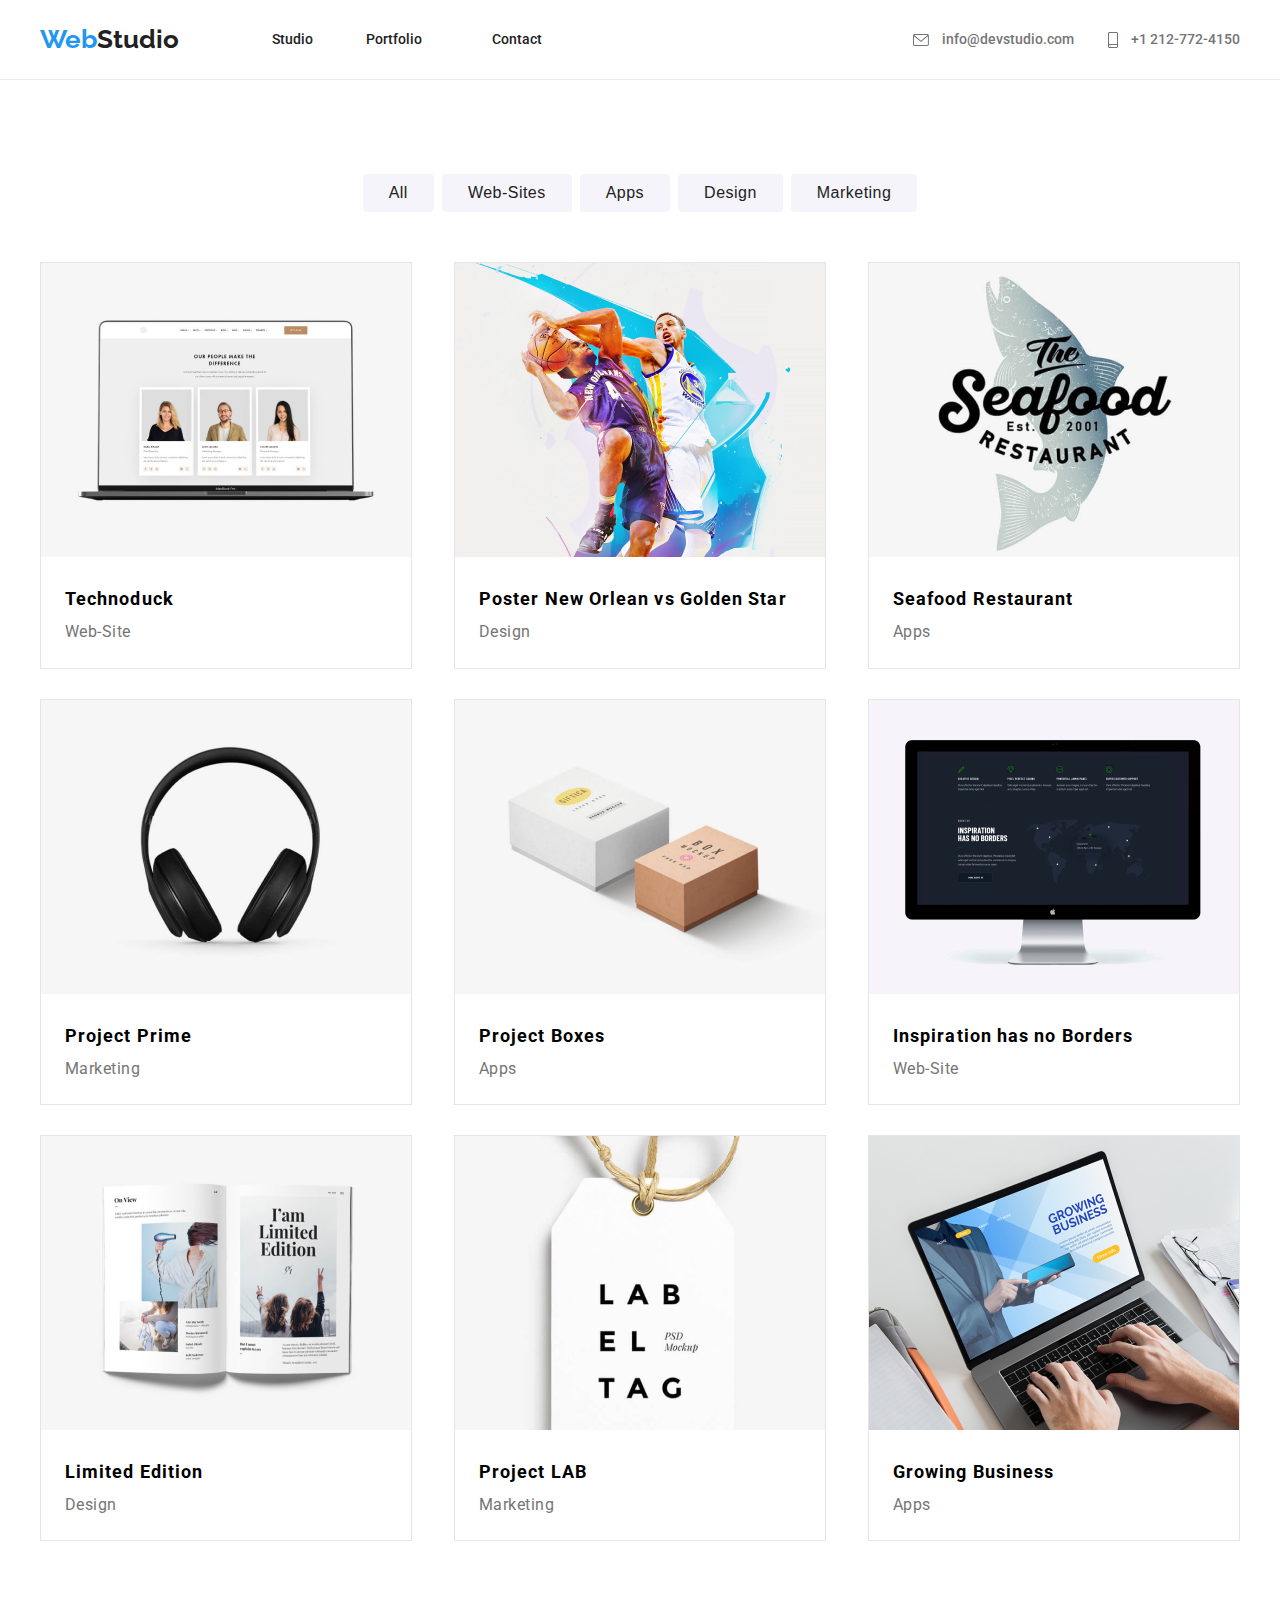
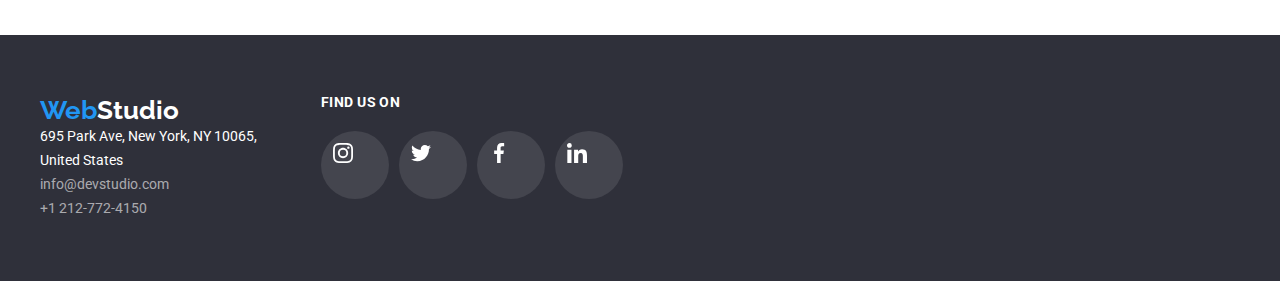
==== portfolio.html @ 20c1b90c "feat: init" ====
<!DOCTYPE html>
<html lang="en">
  <head>
    <meta charset="UTF-8" />
    <meta http-equiv="X-UA-Compatible" content="IE=edge" />
    <meta name="viewport" content="width=device-width, initial-scale=1.0" />
    <title>Web Studio</title>
    <link rel="preconnect" href="https://fonts.googleapis.com" />
    <link rel="preconnect" href="https://fonts.gstatic.com" crossorigin />
    <link
      href="https://fonts.googleapis.com/css2?family=Raleway:wght@700&family=Roboto:wght@400;500;700;900&display=swap"
      rel="stylesheet"
    />
    <link
      rel="stylesheet"
      href="https://cdnjs.cloudflare.com/ajax/libs/modern-normalize/1.1.0/modern-normalize.min.css"
      integrity="sha512-wpPYUAdjBVSE4KJnH1VR1HeZfpl1ub8YT/NKx4PuQ5NmX2tKuGu6U/JRp5y+Y8XG2tV+wKQpNHVUX03MfMFn9Q=="
      crossorigin="anonymous"
      referrerpolicy="no-referrer"
    />
    <link rel="stylesheet" href="css/styles.css" />
  </head>
  <body>
    <header class="header">
      <div class="container">
        <div class="header-box">
          <div class="logo-nav">
            <a class="logo" href="index.html"
              ><span class="logo-span">Web</span>Studio</a
            >
            <nav>
              <ul class="menu-nav list">
                <li class="nav-list-item"><a href="index.html">Studio</a></li>
                <li class="nav-list-item">
                  <a href="portfolio.html">Portfolio</a>
                </li>
                <li class="nav-list-item"><a href="">Contact</a></li>
              </ul>
            </nav>
          </div>
          <div class="header-contacts">
            <a class="header-mail" href="mailto:info@devstudio.com">
              <svg class="contact-icon" width="16" height="12">
                <use href="./images/icons.svg#icon-envelope"></use>
              </svg>
              info@devstudio.com</a
            >
            <a class="header-tel" href="tel:+12127724150">
              <svg class="contact-icon" width="10" height="16">
                <use href="./images/icons.svg#icon-smartphone"></use>
              </svg>
              +1 212-772-4150</a
            >
          </div>
        </div>
      </div>
    </header>
    <main>
      <section class="portfolio-box">
        <div class="container">
          <ul class="filters-list list">
            <li>
              <button type="button" class="filters-list-button buttons">
                all
              </button>
            </li>
            <li>
              <button type="button" class="filters-list-button buttons">
                web-sites
              </button>
            </li>
            <li>
              <button type="button" class="filters-list-button buttons">
                apps
              </button>
            </li>
            <li>
              <button type="button" class="filters-list-button buttons">
                design
              </button>
            </li>
            <li>
              <button type="button" class="filters-list-button buttons">
                marketing
              </button>
            </li>
          </ul>
          <ul class="project-list list">
            <li class="project-list-item">
              <img
                src="images/technoduck.jpg"
                alt="Technoduck"
                width="370"
                height="294"
              />
              <div class="project-list-item-description">
                <h3 class="project-list-item-name">technoduck</h3>
                <p class="project-list-item-category">web-site</p>
              </div>
            </li>
            <li class="project-list-item">
              <img
                src="images/poster.jpg"
                alt="Poster-New-Orlean-vs-Golden-Star"
                width="370"
                height="294"
              />
              <div class="project-list-item-description">
                <h3 class="project-list-item-name">
                  poster new orlean
                  <span class="project-list-item-span">vs</span> golden star
                </h3>
                <p class="project-list-item-category">design</p>
              </div>
            </li>
            <li class="project-list-item">
              <img
                src="images/seafod.jpg"
                alt="Seafood-Restaurant "
                width="370"
                height="294"
              />
              <div class="project-list-item-description">
                <h3 class="project-list-item-name">seafood restaurant</h3>
                <p class="project-list-item-category">apps</p>
              </div>
            </li>
            <li class="project-list-item">
              <img
                src="images/project-prime.jpg"
                alt="Project-Prime"
                width="370"
                height="294"
              />
              <div class="project-list-item-description">
                <h3 class="project-list-item-name">project prime</h3>
                <p class="project-list-item-category">marketing</p>
              </div>
            </li>
            <li class="project-list-item">
              <img
                src="images/project-boxes.jpg"
                alt="Project-Boxes"
                width="370"
                height="294"
              />
              <div class="project-list-item-description">
                <h3 class="project-list-item-name">project boxes</h3>
                <p class="project-list-item-category">apps</p>
              </div>
            </li>
            <li class="project-list-item">
              <img
                src="images/inspiration-has-no-borders.jpg"
                alt="Inspiration-has-no-Borders"
                width="370"
                height="294"
              />
              <div class="project-list-item-description">
                <h3 class="project-list-item-name">
                  inspiration
                  <span class="project-list-item-span">has no</span> borders
                </h3>
                <p class="project-list-item-category">web-site</p>
              </div>
            </li>
            <li class="project-list-item">
              <img
                src="images/limited-edition.jpg"
                alt="Limited-Edition"
                width="370"
                height="294"
              />
              <div class="project-list-item-description">
                <h3 class="project-list-item-name">limited edition</h3>
                <p class="project-list-item-category">design</p>
              </div>
            </li>
            <li class="project-list-item">
              <img
                src="images/project-lab.jpg"
                alt="Project-LAB"
                width="370"
                height="294"
              />
              <div class="project-list-item-description">
                <h3 class="project-list-item-name">
                  project <span class="project-list-item-span-caps">lab</span>
                </h3>
                <p class="project-list-item-category">marketing</p>
              </div>
            </li>
            <li class="project-list-item">
              <img
                src="images/growing-business.jpg"
                alt="Growing-Business"
                width="370"
                height="294"
              />
              <div class="project-list-item-description">
                <h3 class="project-list-item-name">growing business</h3>
                <p class="project-list-item-category">apps</p>
              </div>
            </li>
          </ul>
        </div>
      </section>
    </main>
    <footer class="footer">
      <div class="container footer-box">
        <div>
          <a class="footer-logo logo" href="index.html"
            ><span class="logo-span">Web</span>Studio</a
          >
          <address class="footer-address">
            695 Park Ave, New York, NY 10065, United States
            <a href="mailto:info@devstudio.com" class="footer-adddres-anchor"
              >info@devstudio.com</a
            >
            <a href="tel:+12127724150" class="footer-adddres-anchor"
              >+1 212-772-4150</a
            >
          </address>
        </div>
        <div class="footer-social-icons">
          <h3 class="footer-social-header">find us on</h3>
          <ul class="footer-icons-list list">
            <li class="footer-icons-list-item">
              <svg class="footer-social-icon" width="20" height="20">
                <use href="./images/icons.svg#icon-instagram"></use>
              </svg>
            </li>
            <li class="footer-icons-list-item">
              <svg class="footer-social-icon" width="20" height="20">
                <use href="./images/icons.svg#icon-twitter"></use>
              </svg>
            </li>
            <li class="footer-icons-list-item">
              <svg class="footer-social-icon" width="20" height="20">
                <use href="./images/icons.svg#icon-facebook"></use>
              </svg>
            </li>
            <li class="footer-icons-list-item">
              <svg class="footer-social-icon" width="20" height="20">
                <use href="./images/icons.svg#icon-linkedin"></use>
              </svg>
            </li>
          </ul>
        </div>
      </div>
    </footer>
  </body>
</html>
---- css/styles.css ----
* {
  padding: 0px;
  margin: 0px;
}
body {
  font-family: "Roboto", sans-serif;
}
:root {
  --background-color: #2f303a;
  --button-color: #2196f3;
  --main-text-color: #212121;
  --secondary-text-color: #757575;
  --button-text-color: #ffffff;
  --secondary-background: #f5f4fa;
  --project-item-border: #e5e5e5;
  --header-border: #ececec;
  --icon-def: #afb1b8;
}
svg {
  vertical-align: middle;
}
.container {
  width: 100%;
  max-width: 1200px;
  margin: 0 auto;
  padding: 0 15px;
}
.header {
  line-height: 1.17;
  border-bottom: 1px solid var(--header-border);
  padding-top: 24px;
  padding-bottom: 25px;
}
.header-box {
  display: flex;
  justify-content: space-between;
  align-items: center;
}
.logo-nav {
  display: flex;
  justify-content: space-between;
  gap: 93px;
  align-items: center;
}

.nav-list-item a {
  text-decoration: none;
  color: var(--main-text-color);
  font-size: 14px;
  font-weight: 500;
}
.nav-list-item:nth-child(2) {
  margin-right: 70px;
}
.nav-list-item:nth-child(1) {
  margin-right: 53px;
}
.nav-list-item:hover {
  color: var(--button-color);
}
.logo {
  text-decoration: none;
  color: var(--main-text-color);
  font-family: "Raleway";
  font-size: 26px;
  font-weight: 700;
}
.logo-span {
  color: var(--button-color);
}
.header-mail {
  text-decoration: none;
  color: var(--secondary-text-color);
  font-size: 14px;
  font-weight: 500;
  margin-right: 30px;
}
.header-mail:hover {
  color: var(--button-color);
  stroke: var(--button-color);
}
.header-tel {
  text-decoration: none;
  color: var(--secondary-text-color);
  font-size: 14px;
  font-weight: 500;
}
.header-tel:hover {
  color: var(--button-color);
  stroke: var(--button-color);
}
.contact-icon {
  margin-right: 10px;
}
.list {
  list-style-type: none;
  display: flex;
}
/*

main page styles

*/
.title {
  background: var(--background-color);
  padding: 200px 0;
  text-align: center;
  background-image: linear-gradient(to bottom, #00000040, #00000040),
    url(../images/title.jpg);
  background-size: 1600px auto;
  background-repeat: no-repeat;
  background-position: center;
}
.title-header {
  font-size: 44px;
  font-weight: 900;
  line-height: 1.36;
  letter-spacing: 0.06em;

  text-transform: uppercase;
  color: var(--button-text-color);
  margin-bottom: 30px;
  max-width: 58%;
  margin: 0 auto 30px;
}
.buttons {
  font-size: 16px;
  font-weight: 700;
  line-height: 1.88;
  letter-spacing: 0.06em;

  cursor: pointer;
  background-color: var(--button-color);
  color: var(--button-text-color);
  border: none;
  border-radius: 4px;
  padding: 10px 20px;
}
.benefits {
  text-align: left;
  padding: 94px 0;
}
.benefits-list {
  gap: 30px;
}

.benefits-list-item-name {
  font-weight: 700;
  font-size: 14px;
  line-height: 1.17;
  text-transform: uppercase;
  color: var(--main-text-color);
  margin-bottom: 10px;
}
.benefits-list-item-description {
  color: var(--secondary-text-color);
  font-size: 14px;
  line-height: 1.71;
}
.benefits-list-item {
  width: 270px;
}
.benefits-icons {
  background-color: var(--secondary-background);
  padding: 25px 100px;
  margin-bottom: 30px;
  border-radius: 4px;
}

.offers {
  text-align: center;
  padding-bottom: 86px;
}
.offers-header {
  font-size: 36px;
  font-weight: 700;
  line-height: 1.17;
  letter-spacing: 0.03em;
  margin-bottom: 50px;
}
.offers-list {
  justify-content: center;
  gap: 30px;
}
.team {
  background: var(--secondary-background);
  text-align: center;
  padding: 102px 0 86px;
}
.team-header {
  font-size: 36px;
  font-weight: 700;
  line-height: 1.17;
  letter-spacing: 0.03em;
  margin-bottom: 50px;
}
.team-list {
  justify-content: center;
  gap: 30px;
  flex-wrap: wrap;
}
.team-list-item {
  border-bottom-left-radius: 4px;
  border-bottom-right-radius: 4px;
  box-shadow: 0px 1px 3px 0px #0000001f;

  box-shadow: 0px 1px 1px 0px #00000024;

  box-shadow: 0px 2px 1px 0px #00000033;
}
.team-member-image {
  display: block;
}
.team-member {
  background-color: var(--button-text-color);
  text-align: center;
  padding: 30px 0px;

  border-bottom-left-radius: 4px;
  border-bottom-right-radius: 4px;
}
.team-member-name {
  font-size: 16px;
  font-weight: 500;
  line-height: 1.17;
  letter-spacing: 0.03em;

  color: var(--main-text-color);
  text-transform: capitalize;
  margin-bottom: 10px;
}
.team-member-job {
  font-size: 16px;
  font-weight: 400;
  line-height: 1.17;
  letter-spacing: 0.03em;

  color: var(--secondary-text-color);
  text-transform: capitalize;
  padding-bottom: 30px;
}
.team-icon-list {
  justify-content: center;
}
.team-social-icon {
  padding: 12px;
  fill: var(--icon-def);
}
.team-social-icon:hover,
.team-social-icon:focus {
  background-color: var(--button-color);
  stroke: var(--button-text-color);
  fill: var(--button-text-color);
  border-radius: 50%;
  width: 44px;
  height: 44px;
}
.customers {
  padding: 94px 0;
}
.customers-header {
  font-size: 36px;
  font-weight: 700;
  line-height: 1.17;
  letter-spacing: 0.03em;
  text-align: center;

  text-transform: capitalize;
  margin-bottom: 50px;
}
.customers-list {
  flex-wrap: wrap;
  gap: 26px;
}
.customers-list-item {
  padding: 16px 32px;
  border: 1px solid #afb1b8;
  border-radius: 4px;
}
.customers-list-item:hover,
.customers-list-item:focus {
  border-color: var(--button-color);
  cursor: pointer;
}
.customers-icon {
  fill: var(--icon-def);
}
.customers-icon:hover,
.customers-icon:focus {
  fill: var(--button-color);
}

/*

portfolio styles

*/
.portfolio-box {
  padding: 94px 0px;
  margin: 0 auto;
}
.filters-list {
  gap: 8px;
  justify-content: center;
  margin-bottom: 50px;
}
.filters-list-button {
  font-weight: 500;
  line-height: 1.63;
  letter-spacing: 0.03em;
  text-align: center;
  background-color: var(--secondary-background);
  color: var(--main-text-color);
  text-transform: capitalize;
  padding: 6px 26px;
}
.filters-list-button:hover,
.filters-list-button:focus {
  background-color: var(--button-color);
  color: var(--button-text-color);
  box-shadow: 0px 2px 2px 0px #0000001f;

  box-shadow: 0px 1px 2px 0px #00000014;

  box-shadow: 0px 3px 1px 0px #0000001a;
}
.project-list {
  display: flex;
  flex-wrap: wrap;
  justify-content: space-between;
  row-gap: 30px;
}
.project-list-item {
  border: 1px solid var(--project-item-border);
}
.project-list-item:hover,
.project-list-item:focus {
  cursor: pointer;

  box-shadow: 0px 4px 4px 0px #0000000f;

  box-shadow: 0px 1px 1px 0px #0000001f;

  box-shadow: 1px 4px 6px 0px #00000029;
}
.project-list-item-description {
  text-transform: capitalize;
  margin: 20px 24px;
}
.project-list-item-name {
  font-size: 18px;
  font-weight: 700;
  line-height: 2;
  letter-spacing: 0.06em;
}
.project-list-item-category {
  font-size: 16px;
  font-weight: 400;
  line-height: 1.88;
  letter-spacing: 0.03em;
  color: var(--secondary-text-color);
}
.project-list-item-span {
  text-transform: lowercase;
}
.project-list-item-span-caps {
  text-transform: uppercase;
}

/*

portfolio styles

*/

.footer {
  background-color: var(--background-color);
  line-height: 1.17;
  padding: 60px 0;
}
.footer-box {
  display: flex;
  gap: 50px;
}
.footer-logo {
  color: var(--button-text-color);
  margin: 0px;
}
.footer-address {
  font-style: normal;
  display: flex;
  flex-direction: column;
  color: var(--button-text-color);
  font-size: 14px;
  line-height: 1.71;
  max-width: 231px;
}
.footer-adddres-anchor {
  text-decoration: none;
  color: #ffffff99;
}
.footer-social-header {
  font-size: 14px;
  font-weight: 700;
  line-height: 1.14;
  letter-spacing: 0.03em;
  text-align: left;

  text-transform: uppercase;
  color: var(--button-text-color);
  margin-bottom: 20px;
}
.footer-icons-list {
  gap: 10px;
}
.footer-icons-list-item {
  width: 44px;
  height: 44px;
  padding: 12px;
  background: #ffffff1a;
  border-radius: 50%;
}
.footer-social-icon {
  fill: var(--button-text-color);
}
.footer-icons-list-item:hover,
.footer-icons-list-item:focus {
  cursor: pointer;
  background-color: var(--button-color);
}
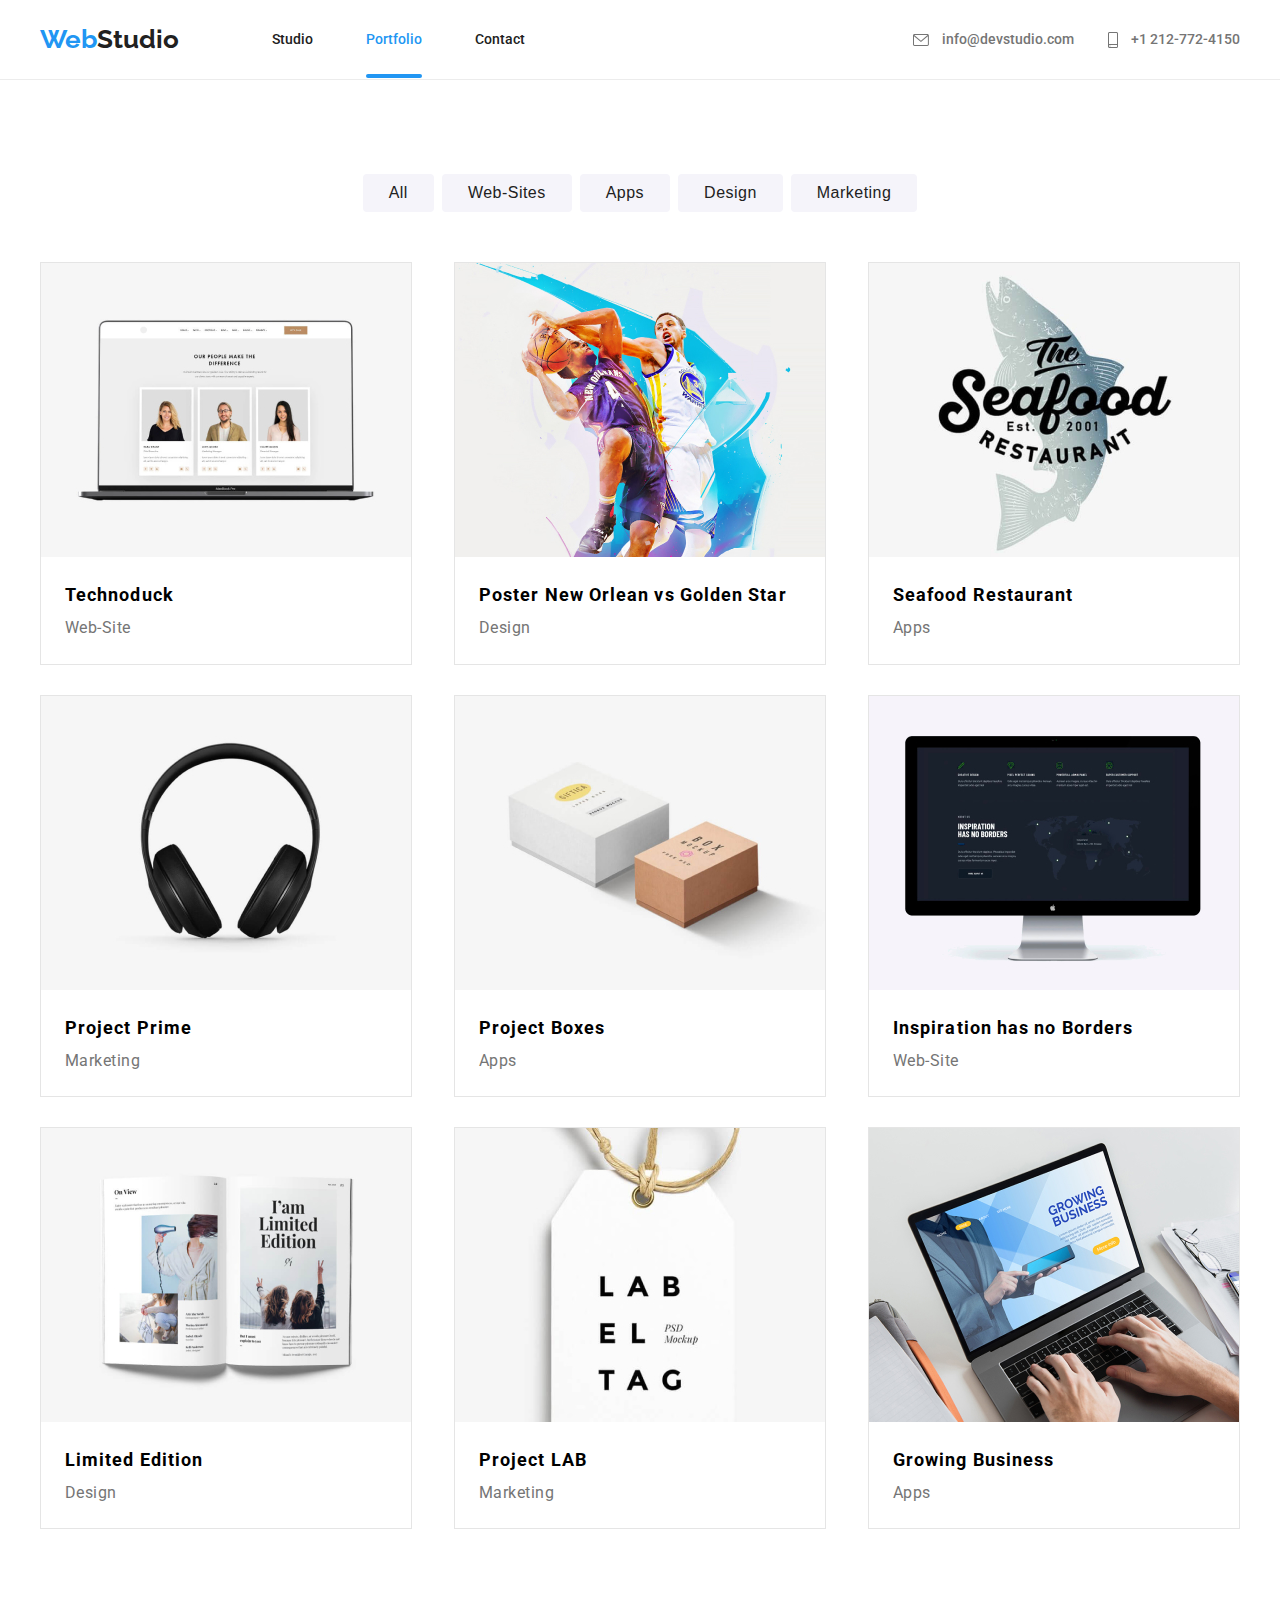
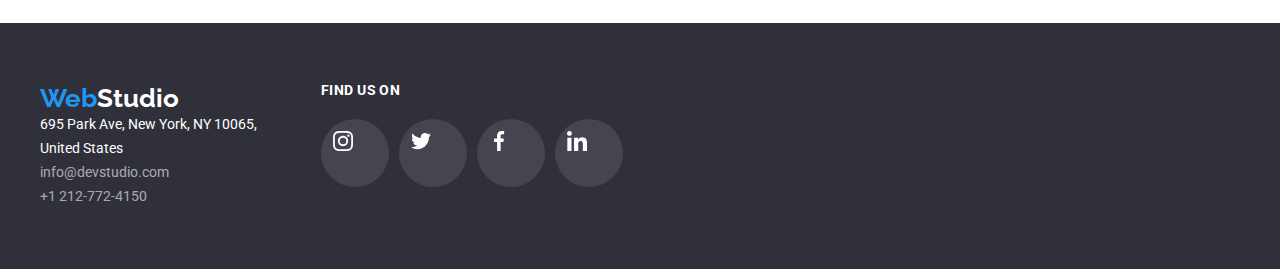
==== commit 49b00eec: "portfolio.html" ====
--- a/portfolio.html
+++ b/portfolio.html
@@ -30,11 +30,13 @@
             >
             <nav>
               <ul class="menu-nav list">
-                <li class="nav-list-item"><a href="index.html">Studio</a></li>
-                <li class="nav-list-item">
-                  <a href="portfolio.html">Portfolio</a>
+                <li><a class="nav-list-item" href="index.html">Studio</a></li>
+                <li>
+                  <a class="nav-list-item is-active" href="portfolio.html"
+                    >Portfolio</a
+                  >
                 </li>
-                <li class="nav-list-item"><a href="">Contact</a></li>
+                <li><a class="nav-list-item" href="">Contact</a></li>
               </ul>
             </nav>
           </div>
@@ -87,24 +89,42 @@
           </ul>
           <ul class="project-list list">
             <li class="project-list-item">
-              <img
-                src="images/technoduck.jpg"
-                alt="Technoduck"
-                width="370"
-                height="294"
-              />
+              <div class="project-overlay-box">
+                <img
+                  src="images/technoduck.jpg"
+                  alt="Technoduck"
+                  width="370"
+                  height="294"
+                />
+                <div class="project-overlay">
+                  <p class="porject-overlay-description">
+                    Technoduck is a state-of-the-art coronavirus distribution
+                    platform. Companies use this platform for digital espionage
+                    and attacks on competitors' secure servers.
+                  </p>
+                </div>
+              </div>
               <div class="project-list-item-description">
                 <h3 class="project-list-item-name">technoduck</h3>
                 <p class="project-list-item-category">web-site</p>
               </div>
             </li>
             <li class="project-list-item">
-              <img
-                src="images/poster.jpg"
-                alt="Poster-New-Orlean-vs-Golden-Star"
-                width="370"
-                height="294"
-              />
+              <div class="project-overlay-box">
+                <img
+                  src="images/poster.jpg"
+                  alt="Poster-New-Orlean-vs-Golden-Star"
+                  width="370"
+                  height="294"
+                />
+                <div class="project-overlay">
+                  <p class="porject-overlay-description">
+                    Technoduck is a state-of-the-art coronavirus distribution
+                    platform. Companies use this platform for digital espionage
+                    and attacks on competitors' secure servers.
+                  </p>
+                </div>
+              </div>
               <div class="project-list-item-description">
                 <h3 class="project-list-item-name">
                   poster new orlean
@@ -114,48 +134,84 @@
               </div>
             </li>
             <li class="project-list-item">
-              <img
-                src="images/seafod.jpg"
-                alt="Seafood-Restaurant "
-                width="370"
-                height="294"
-              />
+              <div class="project-overlay-box">
+                <img
+                  src="images/seafod.jpg"
+                  alt="Seafood-Restaurant "
+                  width="370"
+                  height="294"
+                />
+                <div class="project-overlay">
+                  <p class="porject-overlay-description">
+                    Technoduck is a state-of-the-art coronavirus distribution
+                    platform. Companies use this platform for digital espionage
+                    and attacks on competitors' secure servers.
+                  </p>
+                </div>
+              </div>
               <div class="project-list-item-description">
                 <h3 class="project-list-item-name">seafood restaurant</h3>
                 <p class="project-list-item-category">apps</p>
               </div>
             </li>
             <li class="project-list-item">
-              <img
-                src="images/project-prime.jpg"
-                alt="Project-Prime"
-                width="370"
-                height="294"
-              />
+              <div class="project-overlay-box">
+                <img
+                  src="images/project-prime.jpg"
+                  alt="Project-Prime"
+                  width="370"
+                  height="294"
+                />
+                <div class="project-overlay">
+                  <p class="porject-overlay-description">
+                    Technoduck is a state-of-the-art coronavirus distribution
+                    platform. Companies use this platform for digital espionage
+                    and attacks on competitors' secure servers.
+                  </p>
+                </div>
+              </div>
               <div class="project-list-item-description">
                 <h3 class="project-list-item-name">project prime</h3>
                 <p class="project-list-item-category">marketing</p>
               </div>
             </li>
             <li class="project-list-item">
-              <img
-                src="images/project-boxes.jpg"
-                alt="Project-Boxes"
-                width="370"
-                height="294"
-              />
+              <div class="project-overlay-box">
+                <img
+                  src="images/project-boxes.jpg"
+                  alt="Project-Boxes"
+                  width="370"
+                  height="294"
+                />
+                <div class="project-overlay">
+                  <p class="porject-overlay-description">
+                    Technoduck is a state-of-the-art coronavirus distribution
+                    platform. Companies use this platform for digital espionage
+                    and attacks on competitors' secure servers.
+                  </p>
+                </div>
+              </div>
               <div class="project-list-item-description">
                 <h3 class="project-list-item-name">project boxes</h3>
                 <p class="project-list-item-category">apps</p>
               </div>
             </li>
             <li class="project-list-item">
-              <img
-                src="images/inspiration-has-no-borders.jpg"
-                alt="Inspiration-has-no-Borders"
-                width="370"
-                height="294"
-              />
+              <div class="project-overlay-box">
+                <img
+                  src="images/inspiration-has-no-borders.jpg"
+                  alt="Inspiration-has-no-Borders"
+                  width="370"
+                  height="294"
+                />
+                <div class="project-overlay">
+                  <p class="porject-overlay-description">
+                    Technoduck is a state-of-the-art coronavirus distribution
+                    platform. Companies use this platform for digital espionage
+                    and attacks on competitors' secure servers.
+                  </p>
+                </div>
+              </div>
               <div class="project-list-item-description">
                 <h3 class="project-list-item-name">
                   inspiration
@@ -165,24 +221,42 @@
               </div>
             </li>
             <li class="project-list-item">
-              <img
-                src="images/limited-edition.jpg"
-                alt="Limited-Edition"
-                width="370"
-                height="294"
-              />
+              <div class="project-overlay-box">
+                <img
+                  src="images/limited-edition.jpg"
+                  alt="Limited-Edition"
+                  width="370"
+                  height="294"
+                />
+                <div class="project-overlay">
+                  <p class="porject-overlay-description">
+                    Technoduck is a state-of-the-art coronavirus distribution
+                    platform. Companies use this platform for digital espionage
+                    and attacks on competitors' secure servers.
+                  </p>
+                </div>
+              </div>
               <div class="project-list-item-description">
                 <h3 class="project-list-item-name">limited edition</h3>
                 <p class="project-list-item-category">design</p>
               </div>
             </li>
             <li class="project-list-item">
-              <img
-                src="images/project-lab.jpg"
-                alt="Project-LAB"
-                width="370"
-                height="294"
-              />
+              <div class="project-overlay-box">
+                <img
+                  src="images/project-lab.jpg"
+                  alt="Project-LAB"
+                  width="370"
+                  height="294"
+                />
+                <div class="project-overlay">
+                  <p class="porject-overlay-description">
+                    Technoduck is a state-of-the-art coronavirus distribution
+                    platform. Companies use this platform for digital espionage
+                    and attacks on competitors' secure servers.
+                  </p>
+                </div>
+              </div>
               <div class="project-list-item-description">
                 <h3 class="project-list-item-name">
                   project <span class="project-list-item-span-caps">lab</span>
@@ -191,12 +265,21 @@
               </div>
             </li>
             <li class="project-list-item">
-              <img
-                src="images/growing-business.jpg"
-                alt="Growing-Business"
-                width="370"
-                height="294"
-              />
+              <div class="project-overlay-box">
+                <img
+                  src="images/growing-business.jpg"
+                  alt="Growing-Business"
+                  width="370"
+                  height="294"
+                />
+                <div class="project-overlay">
+                  <p class="porject-overlay-description">
+                    Technoduck is a state-of-the-art coronavirus distribution
+                    platform. Companies use this platform for digital espionage
+                    and attacks on competitors' secure servers.
+                  </p>
+                </div>
+              </div>
               <div class="project-list-item-description">
                 <h3 class="project-list-item-name">growing business</h3>
                 <p class="project-list-item-category">apps</p>
--- a/css/styles.css
+++ b/css/styles.css
@@ -43,7 +43,7 @@
   align-items: center;
 }
 
-.nav-list-item a {
+.nav-list-item {
   text-decoration: none;
   color: var(--main-text-color);
   font-size: 14px;
@@ -55,8 +55,24 @@
 .nav-list-item:nth-child(1) {
   margin-right: 53px;
 }
-.nav-list-item:hover {
+.nav-list-item:hover,
+.nav-list-item:focus {
   color: var(--button-color);
+}
+.is-active {
+  position: relative;
+  color: var(--button-color);
+}
+.is-active::after {
+  content: "";
+  position: absolute;
+  display: flex;
+  justify-content: center;
+  width: 100%;
+  height: 4px;
+  background-color: var(--button-color);
+  border-radius: 2px;
+  top: 43.5px;
 }
 .logo {
   text-decoration: none;
@@ -136,6 +152,54 @@
   border-radius: 4px;
   padding: 10px 20px;
 }
+.close-button {
+  position: absolute;
+  top: 8px;
+  right: 8px;
+  display: flex;
+  justify-content: flex-end;
+  cursor: pointer;
+  padding: 6px;
+  border: 1px solid #0000001a;
+  border-radius: 50%;
+  background: linear-gradient(0deg, rgba(0, 0, 0, 0.1), rgba(0, 0, 0, 0.1)),
+    linear-gradient(0deg, #ffffff, #ffffff);
+}
+.modal {
+  top: 50%;
+  left: 50%;
+  width: 528px;
+  height: 581px;
+  box-shadow: 0px 1px 3px rgba(0, 0, 0, 0.12), 0px 1px 1px rgba(0, 0, 0, 0.14),
+    0px 2px 1px rgba(0, 0, 0, 0.2);
+  border-radius: 4px;
+  position: absolute;
+  z-index: 1;
+  visibility: visible;
+  background-color: var(--button-text-color);
+  transition-property: transform;
+  transition-duration: 250ms;
+  transition-timing-function: cubic-bezier(0.4, 0, 0.2, 1);
+  transform: translate(-50%, -50%) scale(1);
+}
+.backdrop {
+  width: 100%;
+  height: 100%;
+  background: rgba(0, 0, 0, 0.2);
+  position: fixed;
+  top: 0;
+  left: 0;
+}
+.is-hidden {
+  visibility: none;
+  pointer-events: none;
+  opacity: 0;
+
+  transition-delay: 100ms;
+}
+.backdrop.is-hidden .modal {
+  transform: translate(-50%, -50%) scale(0.25);
+}
 .benefits {
   text-align: left;
   padding: 94px 0;
@@ -332,6 +396,42 @@
 }
 .project-list-item {
   border: 1px solid var(--project-item-border);
+
+  transition-property: box-shadow;
+  transition-duration: 250ms;
+  transition-timing-function: cubic-bezier(0.4, 0, 0.2, 1);
+}
+.project-overlay-box {
+  position: relative;
+  overflow: hidden;
+}
+.project-overlay-box > img {
+  display: block;
+}
+.project-overlay {
+  position: absolute;
+  top: 0;
+  left: 0;
+  width: 370px;
+  height: 294px;
+  background-color: var(--button-color);
+  opacity: 90%;
+  display: flex;
+  align-items: center;
+  padding: 0 24px;
+  transition-property: transform;
+  transform: translateY(100%);
+  transition-duration: 250ms;
+  transition-timing-function: cubic-bezier(0.4, 0, 0.2, 1);
+}
+
+.porject-overlay-description {
+  font-size: 18px;
+  font-weight: 400;
+  line-height: 1.56;
+  letter-spacing: 0.03em;
+  text-align: left;
+  color: var(--button-text-color);
 }
 .project-list-item:hover,
 .project-list-item:focus {
@@ -342,6 +442,9 @@
   box-shadow: 0px 1px 1px 0px #0000001f;
 
   box-shadow: 1px 4px 6px 0px #00000029;
+}
+.project-list-item:hover .project-overlay {
+  transform: translateY(0);
 }
 .project-list-item-description {
   text-transform: capitalize;
